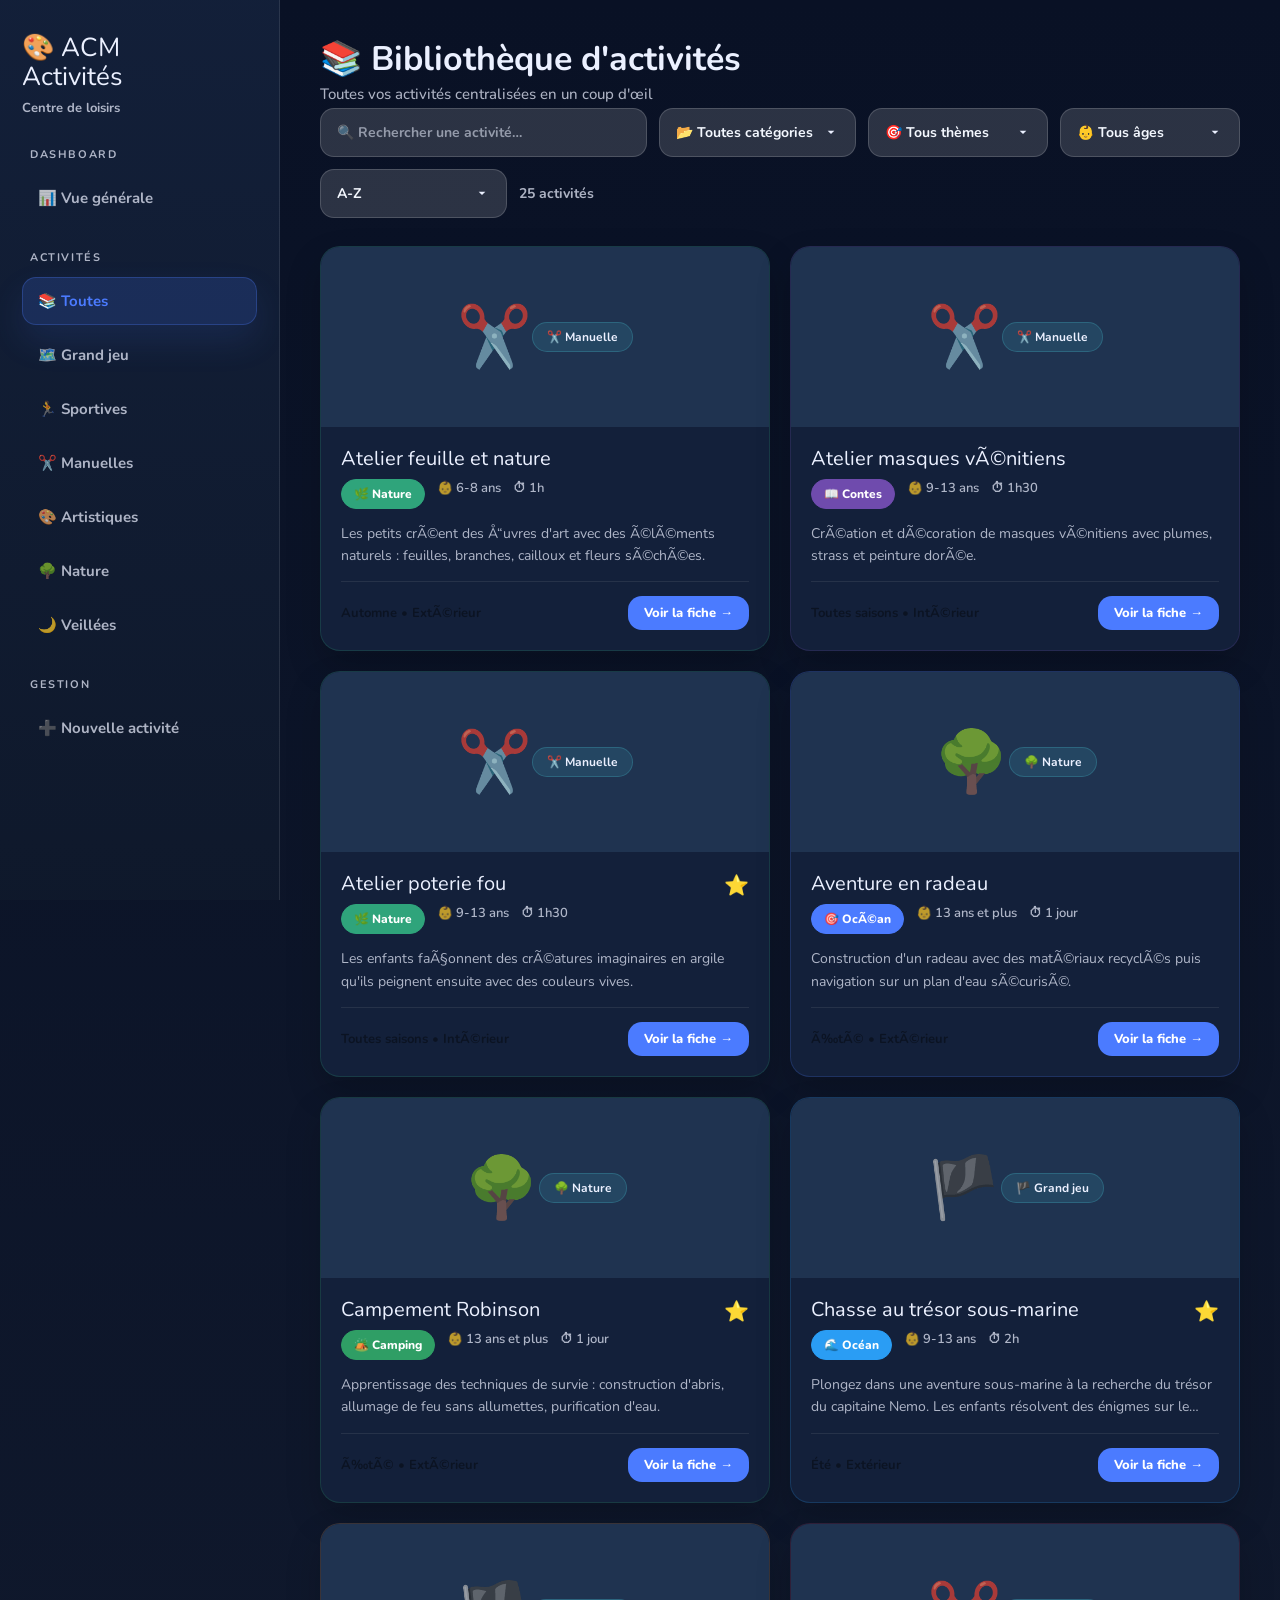
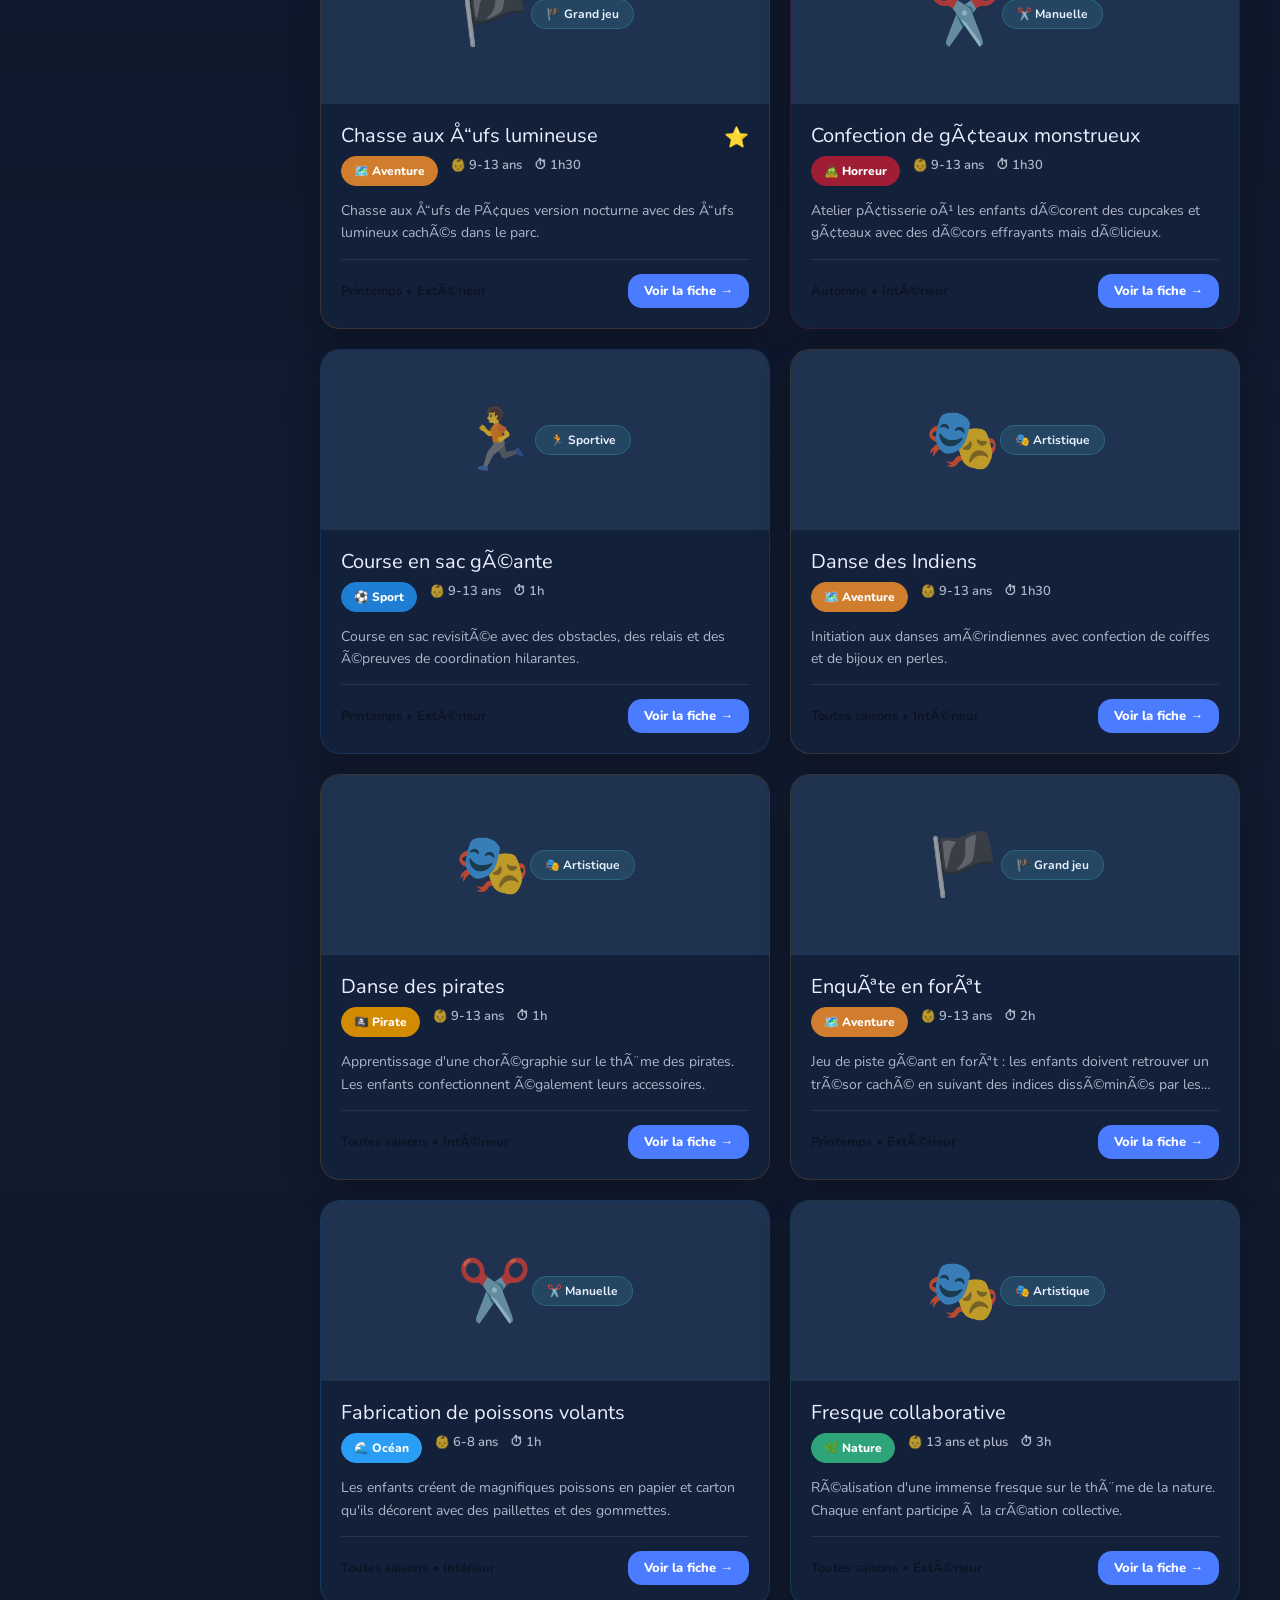
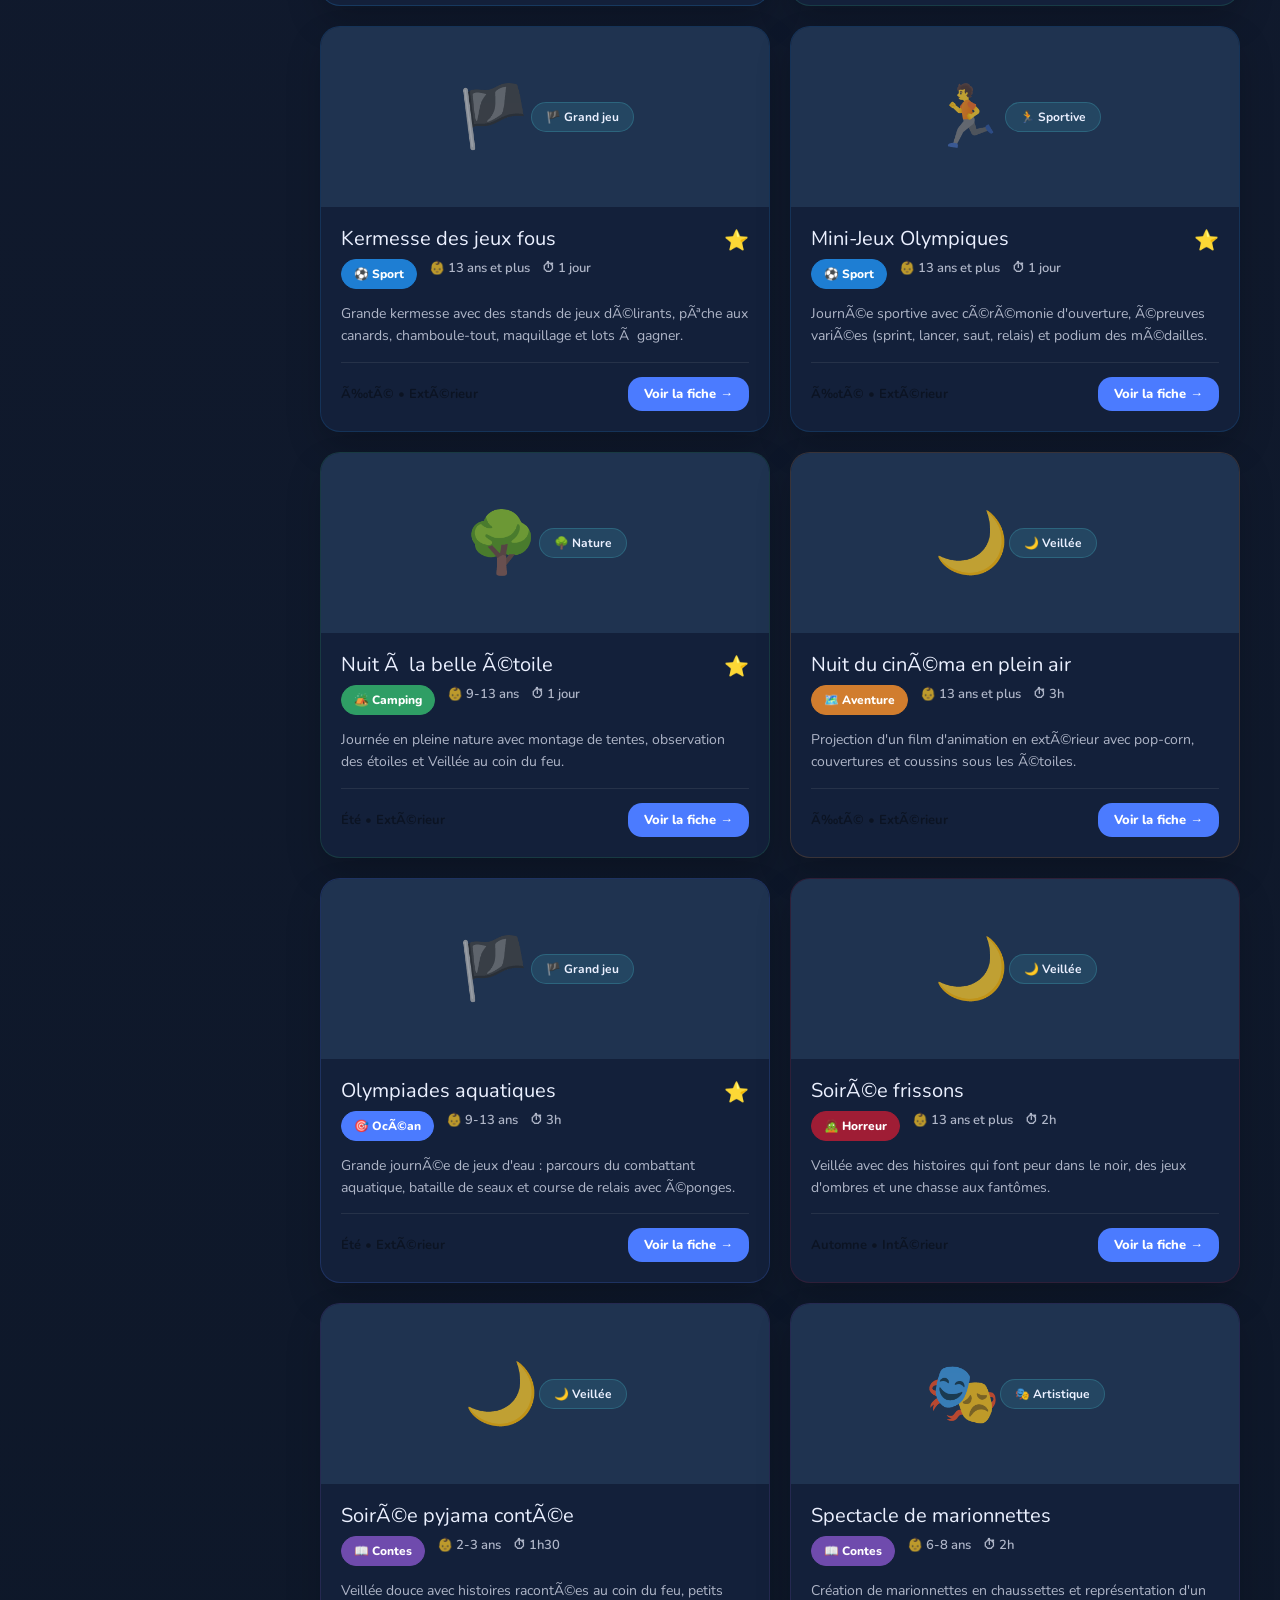
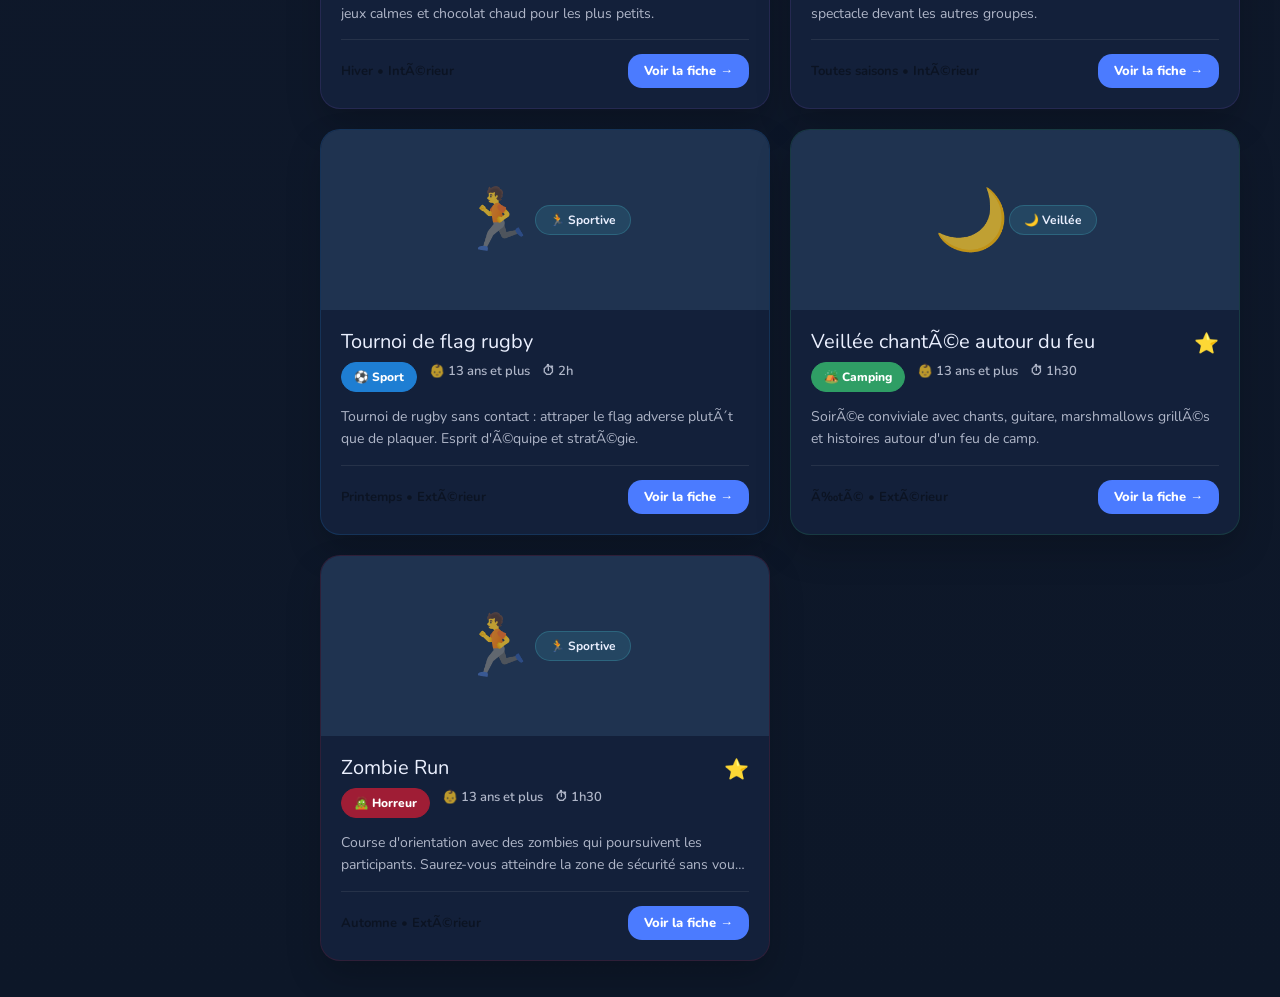
==== activities.html @ c63fcbd7 "Add files via upload" ====
﻿<!DOCTYPE html>
<html lang="fr">

<head>
  <meta charset="UTF-8">
  <meta name="viewport" content="width=device-width, initial-scale=1.0">
  <title>ACM Activités — Catalogue</title>
  <link rel="stylesheet" href="css/style.css">
</head>

<body>

  <!-- Mobile toggle -->
  <button class="mobile-toggle" id="mobileToggle" aria-label="Menu">☰</button>
  <div class="sidebar-overlay" id="sidebarOverlay"></div>

  <div class="layout">

    <!-- ============ SIDEBAR ============ -->
    <aside class="sidebar" id="sidebar">

      <div class="logo">
        🎨 ACM<br>Activités
      </div>
      <span class="logo-sub">Centre de loisirs</span>

      <nav>

        <h4>Dashboard</h4>
        <a href="index.html">📊 Vue générale</a>

        <h4>Activités</h4>
        <a href="activities.html" class="active">📚 Toutes</a>
        <a href="activities.html?category=Grand+jeu">🗺️ Grand jeu</a>
        <a href="activities.html?category=Sportive">🏃 Sportives</a>
        <a href="activities.html?category=Manuelle">✂️ Manuelles</a>
        <a href="activities.html?category=Artistique">🎨 Artistiques</a>
        <a href="activities.html?category=Nature">🌳 Nature</a>
        <a href="activities.html?category=Veillée">🌙 Veillées</a>

        <h4>Gestion</h4>
        <a href="admin.html">➕ Nouvelle activité</a>

      </nav>

    </aside>

    <!-- ============ MAIN ============ -->
    <main class="main">

      <div class="page-header">
        <h1>📚 Bibliothèque d'activités</h1>
        <p>Toutes vos activités centralisées en un coup d'œil</p>
      </div>

      <!-- Filters -->
      <section class="filters">
        <input type="text" id="searchInput" placeholder="🔍 Rechercher une activité…">
        <select id="categoryFilter">
          <option value="">📂 Toutes catégories</option>
        </select>
        <select id="themeFilter">
          <option value="">🎯 Tous thèmes</option>
        </select>
        <select id="ageFilter">
          <option value="">👶 Tous âges</option>
          <option>2-3 ans</option>
          <option>4-5 ans</option>
          <option>6-8 ans</option>
          <option>9-13 ans</option>
          <option>13 ans et plus</option>
        </select>
        <select id="sortFilter">
          <option value="alpha">A-Z</option>
          <option value="duration-asc">Durée croissante</option>
          <option value="duration-desc">Durée décroissante</option>
          <option value="used">Les plus utilisées</option>
          <option value="favorites">Favoris en premier</option>
        </select>
        <span class="filter-count" id="filterCount"></span>
      </section>

      <!-- Grid -->
      <section id="activitiesGrid"></section>

    </main>

  </div>

  <script src="data/activities.js"></script>
  <script src="js/utils.js"></script>
  <script src="js/activities.js"></script>
</body>
</html>
---- css/style.css ----
﻿/* ======================================
   ACM ACTIVITÉS — BUSINESS THEME
   ====================================== */

@import url('https://fonts.googleapis.com/css2?family=Nunito:wght@400;600;700;800&display=swap');

:root {
  --bg: #0d1728;
  --surface: #13203a;
  --surface-soft: #172a44;
  --surface-muted: #1f3350;
  --border: rgba(255, 255, 255, 0.08);
  --text: #ebf0ff;
  --text-soft: rgba(235, 240, 255, 0.72);
  --text-muted: rgba(235, 240, 255, 0.55);
  --primary: #4b7bff;
  --primary-soft: #6a8cff;
  --accent: #4ad1e0;
  --highlight: #f4b24a;
  --radius: 20px;
  --radius-sm: 14px;
  --shadow: 0 24px 60px rgba(0, 0, 0, 0.25);
  --shadow-sm: 0 16px 35px rgba(0, 0, 0, 0.18);
  --font-body: 'Nunito', sans-serif;
  --font-display: 'Nunito', sans-serif;
}

/* ----- RESET ----- */
*, *::before, *::after {
  margin: 0;
  padding: 0;
  box-sizing: border-box;
}

html {
  scroll-behavior: smooth;
}

body {
  font-family: var(--font-body);
  min-height: 100vh;
  color: var(--text);
  background: linear-gradient(180deg, #091125 0%, #111a2e 38%, #0d1728 100%);
}

img {
  display: block;
  max-width: 100%;
}

a {
  color: inherit;
}

button, input, select, textarea {
  font: inherit;
}

/* ----- LAYOUT ----- */
.layout {
  display: flex;
  min-height: 100vh;
}

/* ----- SIDEBAR ----- */
.sidebar {
  width: 280px;
  background: linear-gradient(180deg, rgba(19,32,58,0.98), rgba(15,25,44,0.98));
  padding: 34px 22px;
  border-right: 1px solid rgba(255,255,255,0.1);
  position: sticky;
  top: 0;
  height: 100vh;
  overflow-y: auto;
  flex-shrink: 0;
  backdrop-filter: blur(14px);
}

.sidebar a {
  display: flex;
  align-items: center;
  gap: 12px;
  padding: 13px 15px;
  text-decoration: none;
  color: #e9f3ff;
  border-radius: var(--radius-sm);
  margin-bottom: 6px;
  font-weight: 700;
  font-size: 15px;
  transition: all 0.18s ease;
  border: 1px solid transparent;
}

.sidebar::-webkit-scrollbar {
  width: 6px;
}

.sidebar::-webkit-scrollbar-thumb {
  background: rgba(255, 255, 255, 0.14);
  border-radius: 10px;
}

.logo {
  font-family: var(--font-display);
  font-size: 26px;
  color: var(--text);
  margin-bottom: 8px;
  line-height: 1.1;
}

.logo-sub {
  display: block;
  margin-bottom: 30px;
  font-size: 13px;
  color: var(--text-soft);
  font-weight: 700;
}

.sidebar h4 {
  color: var(--text-soft);
  font-size: 11px;
  text-transform: uppercase;
  letter-spacing: 1.6px;
  margin: 28px 0 12px 8px;
  font-weight: 700;
}

.sidebar a {
  display: flex;
  align-items: center;
  gap: 12px;
  padding: 13px 15px;
  text-decoration: none;
  color: var(--text-soft);
  border-radius: var(--radius-sm);
  margin-bottom: 6px;
  font-weight: 700;
  font-size: 15px;
  transition: all 0.18s ease;
  border: 1px solid transparent;
}

.sidebar a:hover {
  background: rgba(75, 123, 255, 0.12);
  color: var(--primary);
  border-color: rgba(75, 123, 255, 0.2);
}

.sidebar a.active {
  background: rgba(75, 123, 255, 0.18);
  color: var(--primary);
  border-color: rgba(75, 123, 255, 0.28);
  box-shadow: 0 16px 35px rgba(75, 123, 255, 0.12);
}

.sidebar a .icon {
  width: 26px;
  text-align: center;
}

/* ----- MAIN ----- */
.main {
  flex: 1;
  padding: 36px 40px;
  max-width: 1440px;
}

/* ----- TOPBAR ----- */
.topbar {
  display: flex;
  justify-content: space-between;
  align-items: flex-start;
  gap: 24px;
  margin-bottom: 34px;
  flex-wrap: wrap;
}

.topbar-left {
  display: flex;
  flex-direction: column;
  gap: 10px;
  min-width: 240px;
}

.topbar-right {
  display: flex;
  align-items: center;
  gap: 12px;
  flex-wrap: wrap;
}

.topbar h1,
.page-header h1 {
  font-family: var(--font-display);
  font-size: 34px;
  color: var(--text);
}

.eyebrow {
  text-transform: uppercase;
  color: var(--text-soft);
  font-size: 12px;
  letter-spacing: 1.5px;
  font-weight: 800;
}

.topbar p,
.page-header p {
  color: var(--text-soft);
  font-weight: 500;
  font-size: 15px;
  line-height: 1.7;
}

.search-group {
  display: flex;
  gap: 0;
  flex-shrink: 0;
}

.search-group input {
  padding: 14px 18px;
  border: 1px solid var(--border);
  border-radius: var(--radius-sm) 0 0 var(--radius-sm);
  font-weight: 600;
  font-size: 14px;
  background: rgba(255, 255, 255, 0.06);
  color: var(--text);
  width: 320px;
  outline: none;
}

.search-group input::placeholder {
  color: var(--text-muted);
}

.search-group button {
  padding: 14px 20px;
  background: var(--primary);
  border: 1px solid var(--primary);
  color: white;
  border-radius: 0 var(--radius-sm) var(--radius-sm) 0;
  font-size: 18px;
  cursor: pointer;
  transition: background 0.18s ease, transform 0.18s ease;
}

.search-group button:hover {
  background: var(--primary-soft);
}

.primary-btn {
  display: inline-flex;
  align-items: center;
  justify-content: center;
  padding: 14px 22px;
  background: linear-gradient(135deg, var(--primary), var(--primary-soft));
  color: white;
  border: none;
  border-radius: 18px;
  box-shadow: 0 18px 34px rgba(75, 123, 255, 0.22);
  font-weight: 800;
  cursor: pointer;
  transition: transform 0.18s ease, box-shadow 0.18s ease;
}

.primary-btn:hover {
  transform: translateY(-1px);
  box-shadow: 0 22px 38px rgba(75, 123, 255, 0.26);
}

.user-panel {
  display: flex;
  align-items: center;
  gap: 12px;
  padding: 12px 16px;
  background: rgba(255, 255, 255, 0.05);
  border: 1px solid rgba(255, 255, 255, 0.08);
  border-radius: 18px;
}

.user-avatar {
  width: 44px;
  height: 44px;
  border-radius: 50%;
  background: var(--primary);
  color: white;
  display: grid;
  place-items: center;
  font-weight: 800;
}

.user-info strong {
  display: block;
  font-weight: 800;
  color: white;
}

.user-info span {
  font-size: 13px;
  color: var(--text-soft);
}

/* ----- STATS / KPI ----- */
.stats {
  display: grid;
  grid-template-columns: repeat(4, 1fr);
  gap: 20px;
  margin-bottom: 28px;
}

.stat-card {
  background: var(--surface-soft);
  border: 1px solid var(--border);
  border-radius: var(--radius);
  padding: 26px 22px 20px;
  box-shadow: var(--shadow-sm);
  transition: transform 0.18s ease, box-shadow 0.18s ease;
  position: relative;
  overflow: hidden;
}

.stat-card::before {
  content: '';
  position: absolute;
  top: 0;
  left: 0;
  width: 100%;
  height: 4px;
  background: linear-gradient(90deg, var(--primary), var(--accent));
}

.stat-card:hover {
  transform: translateY(-2px);
  box-shadow: 0 26px 50px rgba(0, 0, 0, 0.2);
}

.stat-card .stat-icon {
  font-size: 28px;
  margin-bottom: 12px;
}

.stat-card span {
  color: var(--text-soft);
  font-weight: 700;
  font-size: 13px;
  text-transform: uppercase;
  letter-spacing: 1px;
}

.stat-card h2 {
  font-family: var(--font-display);
  font-size: 42px;
  color: var(--text);
  margin-top: 8px;
  line-height: 1;
}

/* ----- CHARTS ----- */
.charts {
  display: grid;
  grid-template-columns: 1fr 1fr;
  gap: 20px;
  margin-bottom: 28px;
}

.chart-card {
  background: var(--surface-soft);
  border: 1px solid var(--border);
  border-radius: var(--radius);
  padding: 24px;
  box-shadow: var(--shadow-sm);
  display: grid;
  grid-template-rows: auto 1fr auto;
}

.chart-card h3 {
  font-family: var(--font-display);
  font-size: 20px;
  margin-bottom: 18px;
  display: flex;
  align-items: center;
  gap: 10px;
  color: var(--text);
}

.chart-card canvas {
  aspect-ratio: 1 / 1;
  max-height: 320px;
  border-radius: 24px;
  background: transparent;
  justify-self: center;
  align-self: center;
}

.chart-legend {
  display: grid;
  gap: 10px;
  padding-top: 16px;
}

.legend-item {
  display: flex;
  align-items: center;
  gap: 10px;
  font-size: 14px;
  color: var(--text-soft);
}

.legend-dot {
  width: 14px;
  height: 14px;
  border-radius: 999px;
  flex-shrink: 0;
  border: 1px solid rgba(255,255,255,0.12);
}

.legend-label {
  flex: 1;
  font-weight: 700;
  color: var(--text);
}

.legend-value {
  font-weight: 800;
  color: var(--text);
}

/* ----- BOTTOM SECTION ----- */
.bottom {
  display: grid;
  grid-template-columns: 1.35fr 1fr 0.95fr;
  gap: 20px;
}

.card-panel,
.recent,
.themes,
.summary {
  background: var(--surface-soft);
  border: 1px solid var(--border);
  border-radius: var(--radius);
  padding: 24px;
  box-shadow: var(--shadow-sm);
}

.recent h3,
.themes h3,
.summary h3 {
  font-family: var(--font-display);
  font-size: 20px;
  margin-bottom: 16px;
  color: var(--text);
}

.summary-list {
  display: grid;
  gap: 14px;
  margin-bottom: 18px;
}

.summary-item {
  display: flex;
  justify-content: space-between;
  align-items: center;
  gap: 12px;
  padding: 14px 18px;
  background: rgba(255,255,255,0.04);
  border: 1px solid rgba(255,255,255,0.08);
  border-radius: 16px;
}

.summary-item span {
  color: var(--text-soft);
  font-weight: 700;
  font-size: 14px;
}

.summary-item strong {
  color: var(--text);
  font-size: 15px;
}

.summary .view-btn {
  margin-top: 12px;
}

/* ----- ACTIVITY ITEM (dashboard) ----- */
.activity-item {
  background: rgba(255,255,255,0.04);
  border: 1px solid rgba(255,255,255,0.08);
  border-radius: var(--radius-sm);
  padding: 16px 18px;
  margin-bottom: 12px;
  display: flex;
  justify-content: space-between;
  align-items: center;
  transition: transform 0.18s ease, box-shadow 0.18s ease;
  cursor: pointer;
}

.activity-item:hover {
  transform: translateY(-2px);
  box-shadow: 0 18px 35px rgba(0,0,0,0.16);
}

.activity-item .left {
  flex: 1;
}

.activity-item h4 {
  font-family: var(--font-display);
  font-size: 16px;
  color: var(--text);
}

.activity-item .meta {
  font-size: 13px;
  font-weight: 600;
  color: var(--text-soft);
  margin-top: 6px;
}

.activity-item .badge {
  display: inline-block;
  padding: 6px 12px;
  border-radius: 999px;
  font-size: 12px;
  font-weight: 800;
  border: 1px solid rgba(255,255,255,0.12);
  text-transform: uppercase;
  color: var(--text);
  background: rgba(255,255,255,0.06);
}

/* ----- THEME BAR ----- */
.theme-bar {
  margin-bottom: 14px;
}

.theme-header {
  display: flex;
  justify-content: space-between;
  font-weight: 700;
  font-size: 14px;
  margin-bottom: 8px;
  color: var(--text-soft);
}

.theme-header span:first-child {
  display: flex;
  align-items: center;
  gap: 8px;
}

.theme-manager {
  margin-top: 24px;
  padding-top: 24px;
  border-top: 1px solid rgba(255,255,255,0.08);
  display: grid;
  gap: 16px;
}

.theme-manager-header {
  display: flex;
  justify-content: space-between;
  align-items: center;
  gap: 16px;
  color: var(--text-soft);
  font-weight: 700;
}

.theme-list {
  display: grid;
  grid-template-columns: repeat(auto-fit, minmax(120px, 1fr));
  gap: 10px;
}

.theme-chip {
  display: inline-flex;
  align-items: center;
  justify-content: space-between;
  gap: 12px;
  width: 100%;
  padding: 12px 14px;
  background: rgba(255,255,255,0.05);
  border: 1px solid rgba(255,255,255,0.08);
  border-radius: 16px;
  color: var(--text);
  cursor: pointer;
  transition: transform 0.18s ease, border-color 0.18s ease, background 0.18s ease;
}

.theme-chip:hover {
  transform: translateY(-1px);
  border-color: var(--primary);
}

.theme-chip.active {
  background: rgba(75,123,255,0.14);
  border-color: var(--primary);
}

.theme-chip-preview {
  width: 18px;
  height: 18px;
  border-radius: 999px;
  border: 1px solid rgba(255,255,255,0.18);
}

.theme-message {
  min-height: 22px;
  font-size: 13px;
  font-weight: 700;
  color: var(--text-soft);
}

.theme-form {
  display: grid;
  gap: 14px;
}

.theme-inputs {
  display: grid;
  grid-template-columns: repeat(2, minmax(0, 1fr));
  gap: 12px;
}

.theme-input-group {
  display: grid;
  gap: 6px;
}

.theme-input-group label {
  font-size: 13px;
  color: var(--text-soft);
}

.theme-input-group input[type="color"] {
  width: 100%;
  height: 44px;
  border: none;
  border-radius: 14px;
  padding: 0;
  cursor: pointer;
}

.theme-input-group input[type="text"] {
  width: 100%;
  padding: 12px 14px;
  background: rgba(255,255,255,0.05);
  border: 1px solid rgba(255,255,255,0.08);
  color: var(--text);
  border-radius: 14px;
}

.bar-track {
  height: 12px;
  background: rgba(255,255,255,0.06);
  border-radius: 999px;
  overflow: hidden;
}

.bar-fill {
  height: 100%;
  background: var(--primary);
  transition: width 0.3s ease;
}

/* ----- FILTERS AND CARDS ----- */
.filters {
  display: flex;
  gap: 12px;
  margin-bottom: 28px;
  flex-wrap: wrap;
}

.filters input,
.filters select {
  padding: 14px 16px;
  border: 1px solid rgba(255,255,255,0.16);
  border-radius: var(--radius-sm);
  font-weight: 700;
  font-size: 14px;
  background: rgba(255,255,255,0.14);
  color: #f4f8ff;
  outline: none;
}

.filters select option {
  background: #131b2b;
  color: #f4f8ff;
}

.filters input {
  flex: 1;
  min-width: 220px;
}

.filters input::placeholder {
  color: var(--text-muted);
}

.filters select {
  min-width: 180px;
  appearance: none;
  background-image: url("data:image/svg+xml,%3Csvg xmlns='http://www.w3.org/2000/svg' viewBox='0 0 24 24' fill='%23ebf0ff'%3E%3Cpath d='M7 10l5 5 5-5z'/%3E%3C/svg%3E");
  background-repeat: no-repeat;
  background-position: right 16px center;
  background-size: 16px;
  padding-right: 42px;
}

.filter-count {
  font-size: 14px;
  font-weight: 700;
  color: var(--text-soft);
  display: flex;
  align-items: center;
}

#activitiesGrid {
  display: grid;
  grid-template-columns: repeat(auto-fill, minmax(320px, 1fr));
  gap: 20px;
}

.activity-card {
  background: var(--surface);
  border: 1px solid var(--border);
  border-radius: var(--radius);
  overflow: hidden;
  box-shadow: var(--shadow-sm);
  transition: transform 0.18s ease, box-shadow 0.18s ease;
  cursor: pointer;
}

.activity-card:hover {
  transform: translateY(-3px);
  box-shadow: 0 24px 50px rgba(0,0,0,0.2);
}

.activity-image {
  height: 180px;
  background-size: cover;
  background-position: center;
  display: flex;
  align-items: flex-end;
  justify-content: flex-end;
  padding: 16px;
}

.activity-image .cat-tag {
  display: inline-block;
  padding: 6px 14px;
  background: rgba(74, 209, 224, 0.12);
  border: 1px solid rgba(74, 209, 224, 0.22);
  border-radius: 999px;
  font-size: 12px;
  font-weight: 700;
  color: var(--text);
}

.theme-pill {
  display: inline-flex;
  align-items: center;
  gap: 6px;
  padding: 6px 12px;
  border-radius: 999px;
  font-size: 12px;
  font-weight: 800;
  color: white;
  background: var(--primary);
  border: 1px solid transparent;
}

.activity-content {
  padding: 20px;
}

.activity-content .fav-star {
  float: right;
  font-size: 20px;
  margin-left: 8px;
}

.activity-title {
  font-family: var(--font-display);
  font-size: 20px;
  color: var(--text);
  margin-bottom: 8px;
  line-height: 1.2;
}

.activity-meta {
  display: flex;
  gap: 12px;
  flex-wrap: wrap;
  margin-bottom: 14px;
  color: var(--text-soft);
  font-weight: 600;
  font-size: 13px;
}

.activity-desc {
  font-size: 14px;
  color: var(--text-soft);
  line-height: 1.6;
  margin-bottom: 14px;
  display: -webkit-box;
  -webkit-line-clamp: 2;
  -webkit-box-orient: vertical;
  overflow: hidden;
}

.activity-footer {
  display: flex;
  justify-content: space-between;
  align-items: center;
  padding-top: 14px;
  border-top: 1px solid rgba(255,255,255,0.08);
}

.view-btn {
  display: inline-block;
  padding: 10px 24px;
  background: var(--primary);
  border: none;
  border-radius: var(--radius-sm);
  color: white;
  text-decoration: none;
  font-weight: 800;
  font-size: 14px;
  transition: transform 0.18s ease, box-shadow 0.18s ease;
}

.view-btn:hover {
  transform: translateY(-2px);
  box-shadow: 0 18px 32px rgba(75,123,255,0.18);
  background: var(--primary-soft);
}

.view-btn.small {
  padding: 8px 16px;
  font-size: 13px;
}

.detail-layout {
  display: grid;
  grid-template-columns: 1fr 1fr;
  gap: 28px;
}

.detail-image,
.detail-info,
.admin-form,
.empty-state,
.activity-card {
  background: var(--surface);
  border: 1px solid var(--border);
}

.detail-image {
  border-radius: var(--radius);
  box-shadow: var(--shadow-sm);
  height: 400px;
  background-size: cover;
  background-position: center;
  display: flex;
  flex-direction: column;
  justify-content: flex-end;
  padding: 24px;
}

.detail-image .badge-row {
  display: flex;
  gap: 10px;
  flex-wrap: wrap;
}

.detail-image .badge-row span {
  padding: 8px 16px;
  background: rgba(74, 209, 224, 0.12);
  border: 1px solid rgba(74, 209, 224, 0.22);
  border-radius: 999px;
  font-weight: 700;
  font-size: 13px;
  color: var(--text);
}

.detail-info {
  border-radius: var(--radius);
  box-shadow: var(--shadow-sm);
  padding: 28px;
}

.detail-info h1 {
  font-family: var(--font-display);
  font-size: 32px;
  margin-bottom: 10px;
  color: var(--text);
}

.detail-info .detail-meta {
  display: flex;
  gap: 14px;
  margin: 16px 0;
  flex-wrap: wrap;
}

.detail-info .detail-meta span {
  padding: 10px 18px;
  background: rgba(255,255,255,0.06);
  color: var(--text);
  border: 1px solid rgba(255,255,255,0.08);
  border-radius: var(--radius-sm);
  font-weight: 700;
  font-size: 14px;
  display: flex;
  align-items: center;
  gap: 8px;
}

.detail-info .detail-desc {
  font-size: 16px;
  line-height: 1.75;
  color: var(--text-soft);
  margin: 20px 0;
}

.detail-info h3 {
  font-family: var(--font-display);
  font-size: 18px;
  margin: 24px 0 12px;
  color: var(--text);
}

.material-list {
  display: flex;
  flex-wrap: wrap;
  gap: 10px;
}

.material-list span {
  padding: 8px 14px;
  background: rgba(255,255,255,0.05);
  border: 1px solid rgba(255,255,255,0.08);
  border-radius: 999px;
  font-weight: 700;
  font-size: 13px;
  color: var(--text);
}

.back-link {
  display: inline-flex;
  align-items: center;
  gap: 8px;
  padding: 12px 20px;
  background: rgba(75, 123, 255, 0.16);
  border-radius: var(--radius-sm);
  text-decoration: none;
  color: white;
  font-weight: 800;
  font-size: 14px;
  transition: transform 0.18s ease, background 0.18s ease;
}

.back-link:hover {
  transform: translateY(-2px);
  background: rgba(75, 123, 255, 0.22);
}

/* ----- ADMIN TABS ----- */
.admin-tabs {
  display: flex;
  gap: 12px;
  margin-bottom: 28px;
  border-bottom: 2px solid var(--border);
  padding-bottom: 0;
}

.admin-tab-btn {
  padding: 14px 20px;
  background: transparent;
  border: none;
  color: var(--text-soft);
  font-weight: 700;
  font-size: 14px;
  cursor: pointer;
  border-bottom: 3px solid transparent;
  transition: all 0.18s ease;
  font-family: var(--font-body);
}

.admin-tab-btn:hover {
  color: var(--text);
}

.admin-tab-btn.active {
  color: var(--primary);
  border-bottom-color: var(--primary);
}

.admin-tab-content {
  display: none;
  animation: fadeIn 0.22s ease;
}

.admin-tab-content.active {
  display: block;
}

@keyframes fadeIn {
  from {
    opacity: 0;
    transform: translateY(8px);
  }
  to {
    opacity: 1;
    transform: translateY(0);
  }
}

.admin-form {
  border-radius: var(--radius);
  box-shadow: var(--shadow-sm);
  padding: 32px;
  max-width: 720px;
}

.admin-form h2 {
  font-family: var(--font-display);
  font-size: 26px;
  margin-bottom: 24px;
  color: var(--text);
}

.form-group {
  margin-bottom: 20px;
}

.form-group label {
  display: block;
  font-weight: 700;
  font-size: 14px;
  margin-bottom: 8px;
  color: var(--text);
}

.form-group input,
.form-group select,
.form-group textarea {
  width: 100%;
  padding: 14px 16px;
  border: 1px solid rgba(255,255,255,0.18);
  border-radius: var(--radius-sm);
  background: rgba(255,255,255,0.12);
  color: #f6f9ff;
  outline: none;
}

.form-group select option {
  background: #131b2b;
  color: #f6f9ff;
}

.form-group textarea {
  min-height: 120px;
  resize: vertical;
}

.form-row {
  display: grid;
  grid-template-columns: 1fr 1fr;
  gap: 16px;
}

.form-group input[type="checkbox"] {
  width: auto;
  margin-right: 10px;
  transform: scale(1.2);
}

.form-group .checkbox-label {
  display: flex;
  align-items: center;
  gap: 10px;
  font-weight: 700;
  cursor: pointer;
  color: var(--text);
}

.submit-btn {
  padding: 14px 36px;
  background: var(--accent);
  border: none;
  border-radius: var(--radius-sm);
  color: var(--surface);
  font-family: var(--font-display);
  font-size: 18px;
  cursor: pointer;
  box-shadow: 0 18px 32px rgba(244, 178, 74, 0.2);
  transition: transform 0.18s ease, box-shadow 0.18s ease;
}

.submit-btn:hover {
  transform: translateY(-2px);
  box-shadow: 0 22px 36px rgba(244, 178, 74, 0.25);
}

.success-msg {
  padding: 14px 20px;
  background: rgba(74, 209, 224, 0.12);
  border: 1px solid rgba(74, 209, 224, 0.25);
  border-radius: var(--radius-sm);
  color: var(--text);
  font-weight: 700;
  margin-bottom: 20px;
}

.empty-state {
  text-align: center;
  padding: 60px 20px;
  background: var(--surface);
  border: 1px solid var(--border);
  border-radius: var(--radius);
  box-shadow: var(--shadow-sm);
}

.empty-state .empty-icon {
  font-size: 60px;
  margin-bottom: 18px;
}

.empty-state h3 {
  font-family: var(--font-display);
  font-size: 22px;
  margin-bottom: 10px;
  color: var(--text);
}

.empty-state p {
  color: var(--text-soft);
}

.mobile-toggle {
  display: none;
  position: fixed;
  top: 16px;
  left: 16px;
  z-index: 1000;
  padding: 12px;
  background: var(--primary);
  border: none;
  border-radius: 16px;
  color: white;
  font-size: 22px;
  cursor: pointer;
  box-shadow: 0 16px 30px rgba(75, 123, 255, 0.24);
}

.sidebar-overlay {
  display: none;
  position: fixed;
  inset: 0;
  background: rgba(0, 0, 0, 0.45);
  z-index: 99;
}

@media (max-width: 1200px) {
  .stats {
    grid-template-columns: repeat(2, 1fr);
  }
  .charts,
  .bottom {
    grid-template-columns: 1fr;
  }
  .detail-layout {
    grid-template-columns: 1fr;
  }
}

@media (max-width: 900px) {
  .mobile-toggle {
    display: block;
  }
  .sidebar {
    position: fixed;
    left: -320px;
    top: 0;
    bottom: 0;
    z-index: 100;
    transition: left 0.3s ease;
    border-right: 1px solid var(--border);
  }
  .sidebar.open {
    left: 0;
  }
  .sidebar-overlay.show {
    display: block;
  }
  .main {
    padding: 24px 20px;
  }
  .topbar {
    flex-direction: column;
    align-items: stretch;
  }
  .topbar h1 {
    font-size: 28px;
  }
  .search-group input {
    width: 100%;
  }
  .topbar-right {
    width: 100%;
    justify-content: space-between;
  }
  .stats {
    grid-template-columns: 1fr;
  }
  .charts,
  .bottom {
    grid-template-columns: 1fr;
  }
}

@media (max-width: 480px) {
  .main {
    padding: 16px 12px;
  }
  .stat-card h2 {
    font-size: 36px;
  }
  .activity-card .activity-title {
    font-size: 18px;
  }
  .detail-info h1 {
    font-size: 24px;
  }
  .detail-image {
    height: 260px;
  }
}
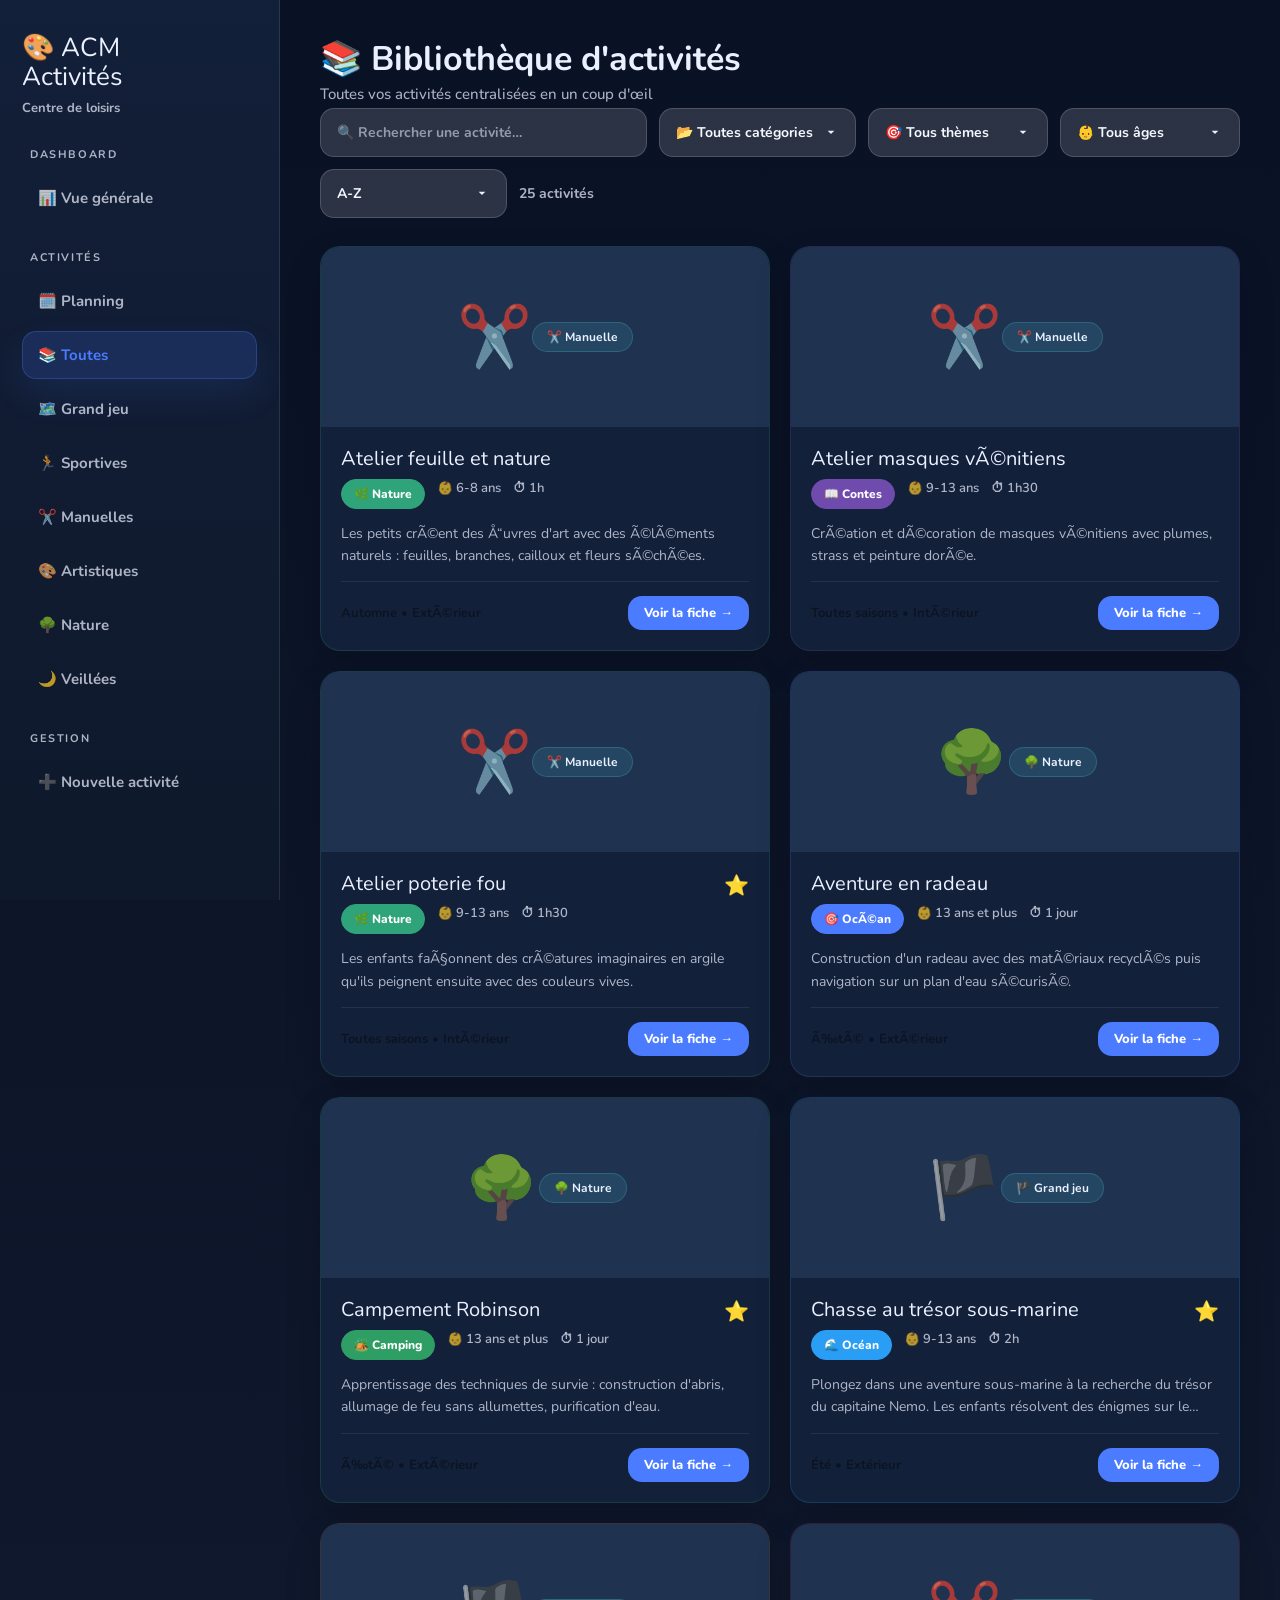
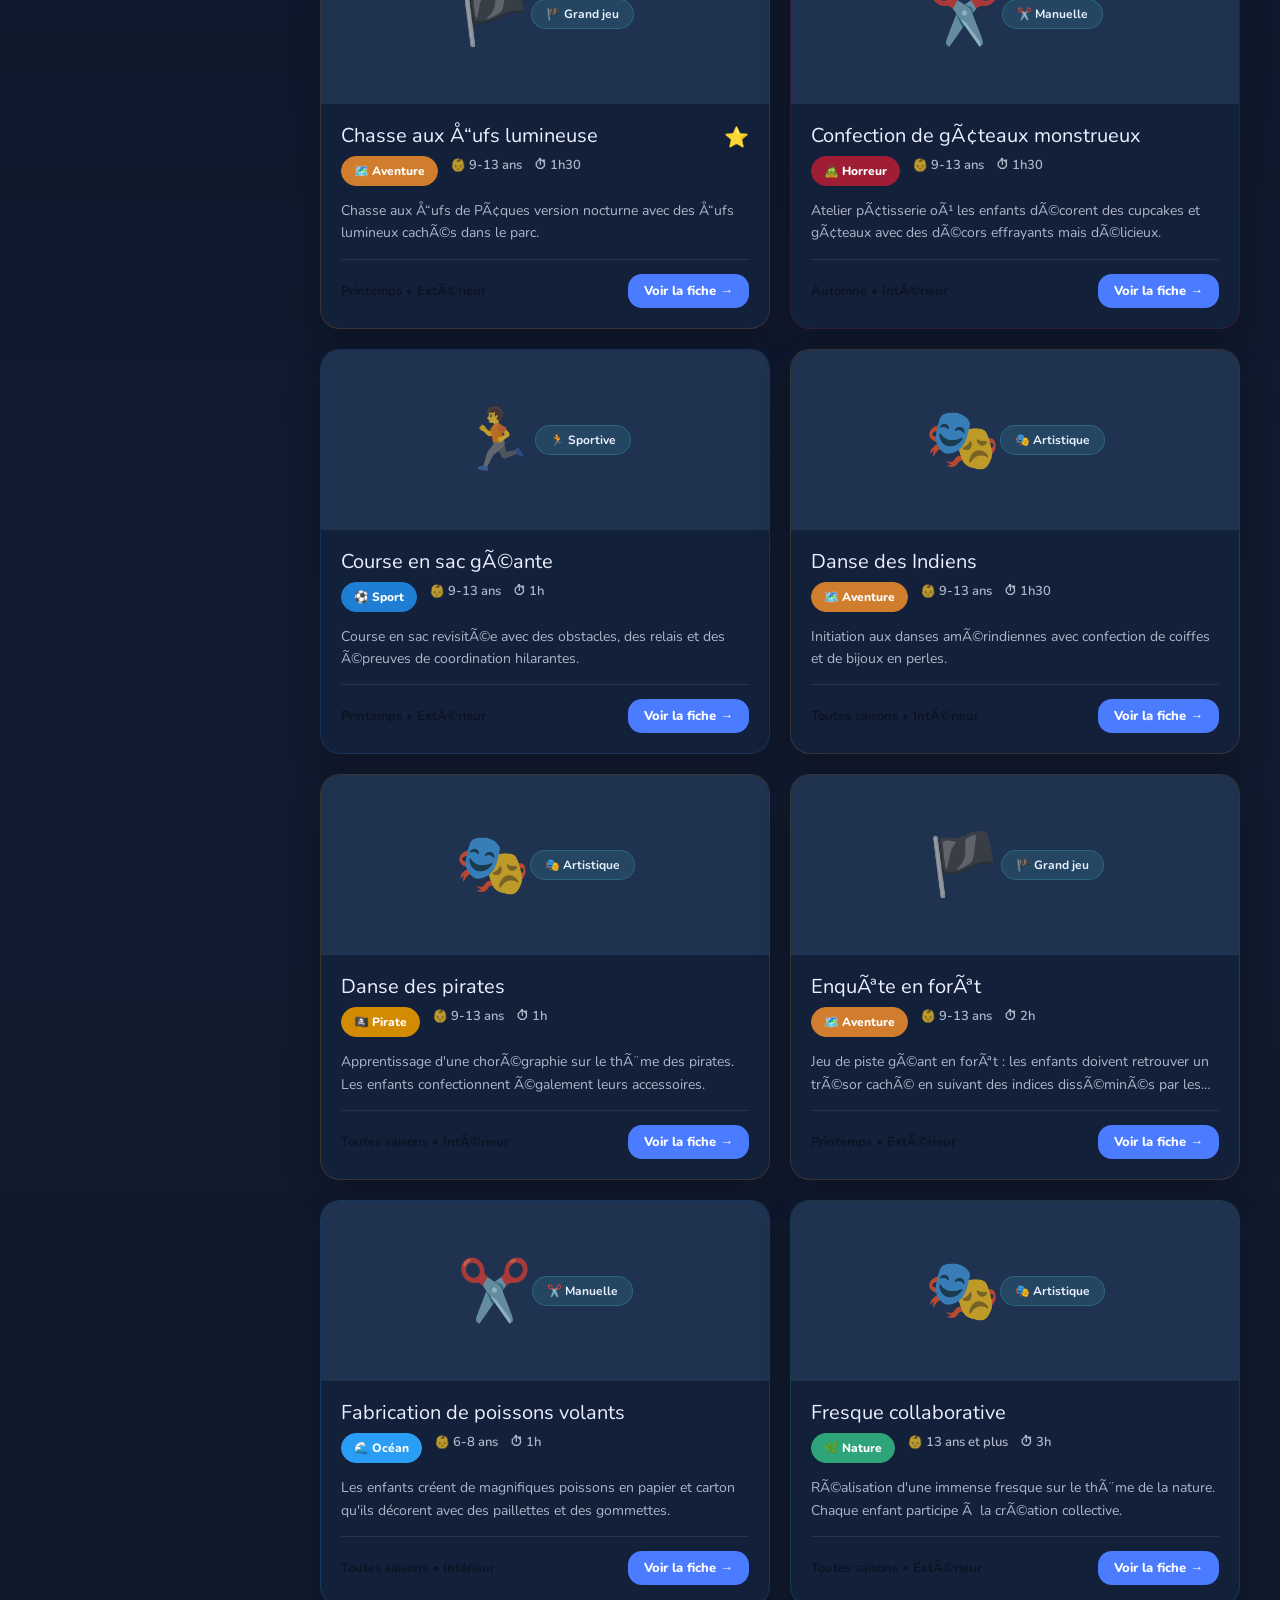
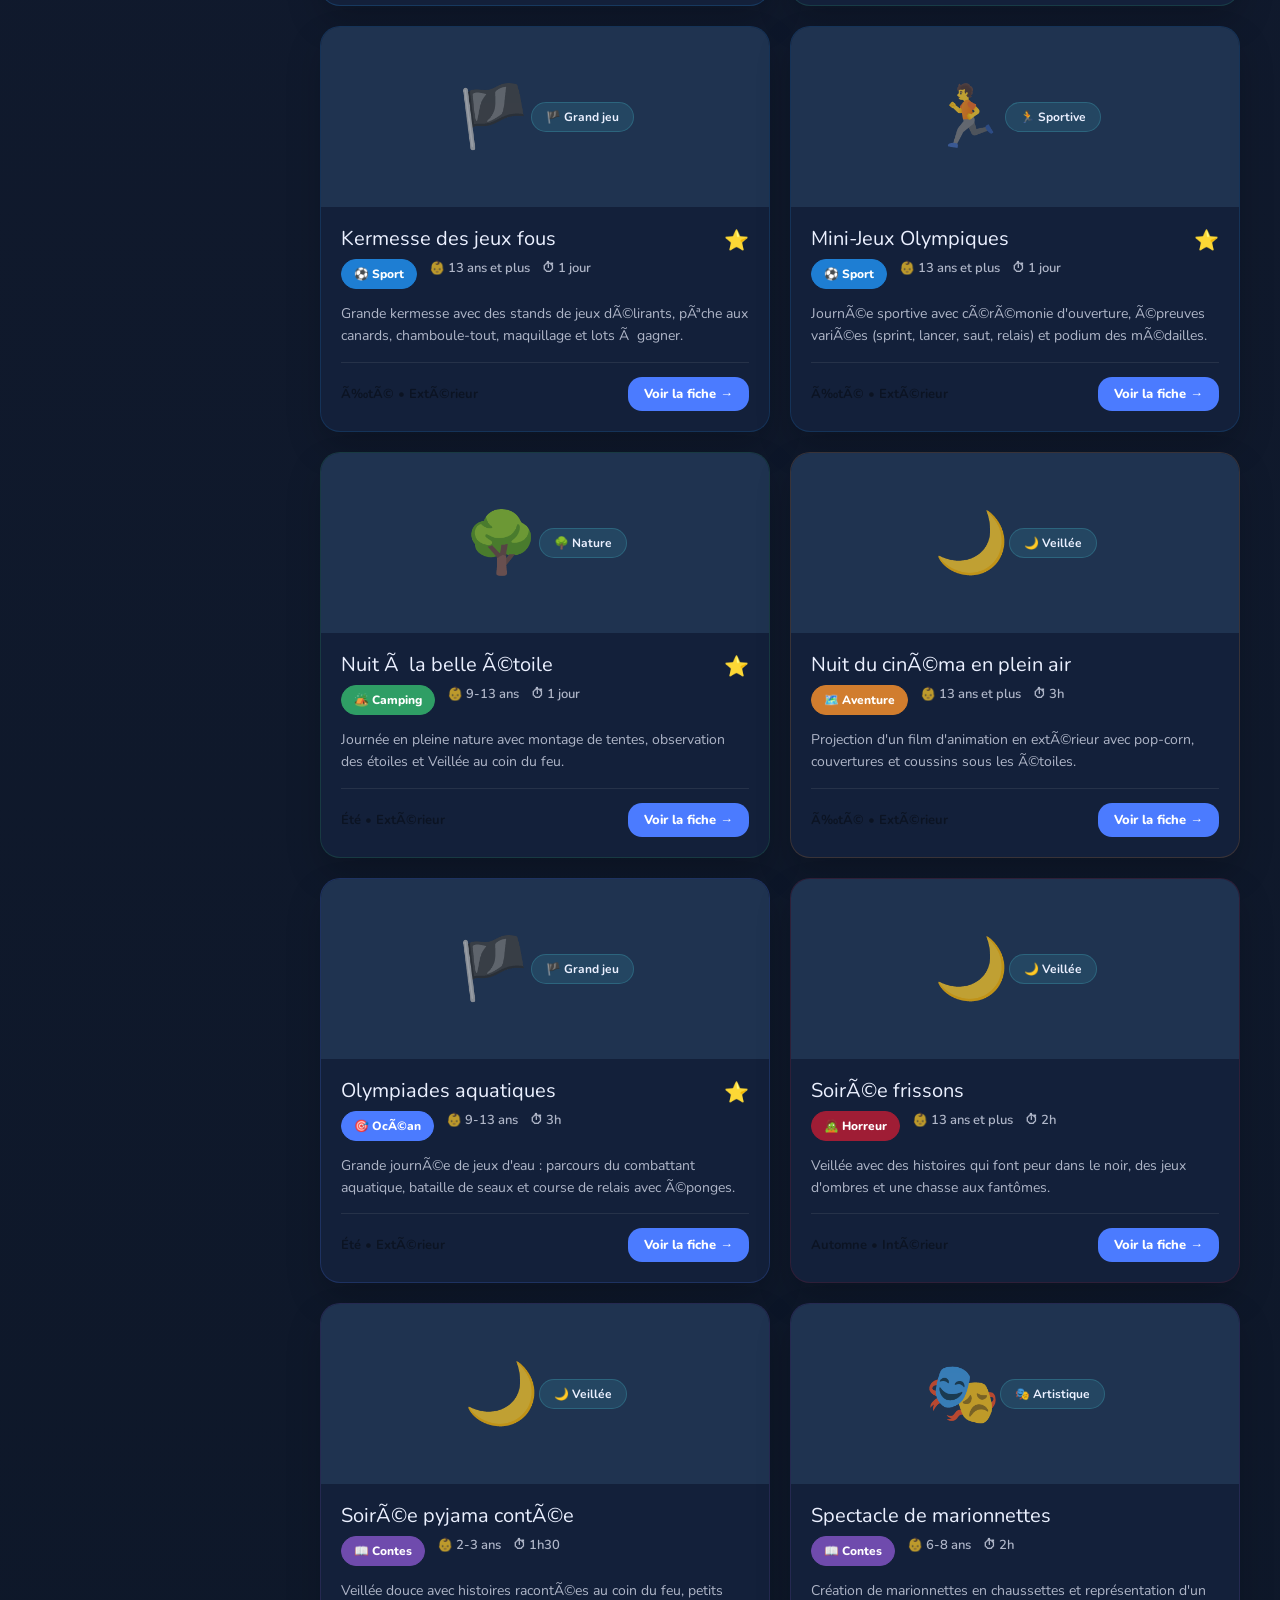
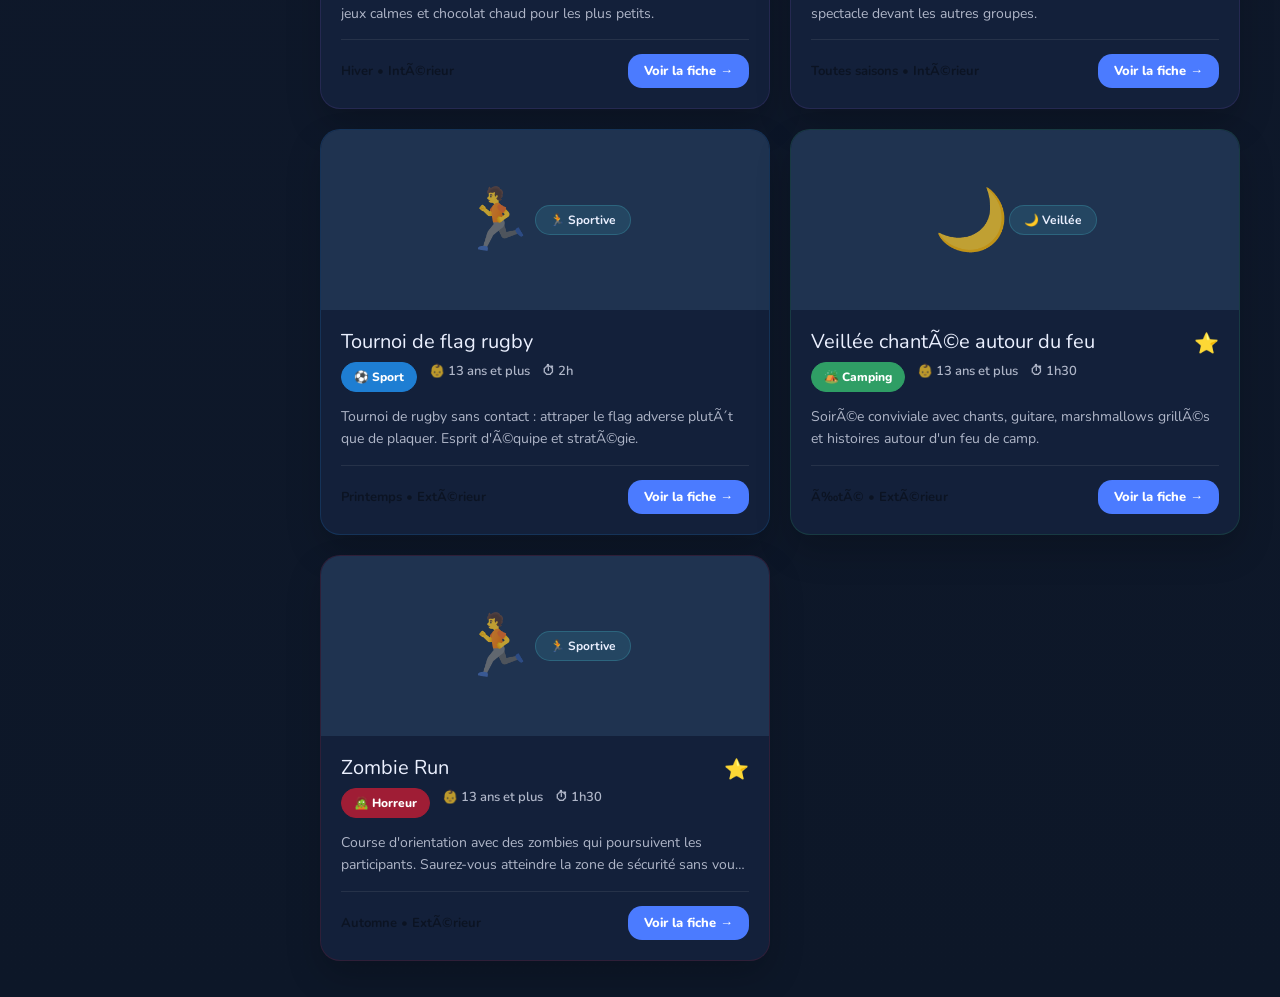
==== commit 2e899e19: "Add files via upload" ====
--- a/activities.html
+++ b/activities.html
@@ -30,6 +30,7 @@
         <a href="index.html">📊 Vue générale</a>
 
         <h4>Activités</h4>
+        <a href="planning.html">🗓️ Planning</a>
         <a href="activities.html" class="active">📚 Toutes</a>
         <a href="activities.html?category=Grand+jeu">🗺️ Grand jeu</a>
         <a href="activities.html?category=Sportive">🏃 Sportives</a>
--- a/css/style.css
+++ b/css/style.css
@@ -165,6 +165,236 @@
   max-width: 1440px;
 }
 
+/* ----- PLANNING ----- */
+.planning-toolbar {
+  display: flex;
+  justify-content: space-between;
+  align-items: center;
+  gap: 16px;
+  margin: 24px 0 20px;
+  flex-wrap: wrap;
+}
+
+.week-switcher {
+  display: flex;
+  align-items: center;
+  gap: 12px;
+  flex-wrap: wrap;
+}
+
+.week-title {
+  font-weight: 800;
+  color: var(--text);
+}
+
+.secondary-btn {
+  padding: 10px 14px;
+  border-radius: 999px;
+  border: 1px solid rgba(255,255,255,0.14);
+  background: rgba(255,255,255,0.06);
+  color: var(--text);
+  cursor: pointer;
+}
+
+.secondary-btn.small {
+  padding: 8px 12px;
+  font-size: 14px;
+}
+
+.planning-layout {
+  display: grid;
+  grid-template-columns: 300px 1fr;
+  gap: 20px;
+}
+
+.planning-card {
+  background: rgba(255,255,255,0.05);
+  border: 1px solid rgba(255,255,255,0.1);
+  border-radius: 24px;
+  padding: 20px;
+  box-shadow: var(--shadow-sm);
+}
+
+.planning-card h3 {
+  font-size: 18px;
+  margin-bottom: 8px;
+}
+
+.planning-card p {
+  color: var(--text-soft);
+  margin-bottom: 14px;
+  font-size: 14px;
+}
+
+.activity-pool {
+  display: grid;
+  gap: 10px;
+}
+
+.planning-activity-card {
+  padding: 12px;
+  border-radius: 16px;
+  background: rgba(75, 123, 255, 0.12);
+  border: 1px solid rgba(75, 123, 255, 0.24);
+  cursor: grab;
+  display: grid;
+  gap: 4px;
+}
+
+.planning-activity-card strong {
+  font-size: 14px;
+}
+
+.planning-activity-card span {
+  color: var(--text-soft);
+  font-size: 12px;
+}
+
+.planner-card {
+  overflow: hidden;
+}
+
+.planner-message {
+  min-height: 24px;
+  margin-bottom: 12px;
+  color: var(--accent);
+  font-weight: 700;
+  opacity: 0;
+  transition: opacity 0.2s ease;
+}
+
+.planner-message.show {
+  opacity: 1;
+}
+
+.planner-calendar {
+  display: grid;
+  gap: 6px;
+}
+
+.planner-header,
+.planner-hour-row {
+  display: grid;
+  grid-template-columns: 70px repeat(7, minmax(0, 1fr));
+  gap: 6px;
+}
+
+.planner-day-header,
+.planner-time-label,
+.planner-slot {
+  border-radius: 12px;
+  min-height: 72px;
+}
+
+.planner-day-header {
+  background: rgba(255,255,255,0.08);
+  padding: 10px;
+  display: grid;
+  gap: 4px;
+  align-items: center;
+  justify-items: center;
+}
+
+.planner-time-label {
+  display: flex;
+  align-items: center;
+  justify-content: center;
+  font-size: 12px;
+  color: var(--text-soft);
+  background: rgba(255,255,255,0.04);
+}
+
+.planner-slot {
+  background: rgba(255,255,255,0.035);
+  border: 1px solid rgba(255,255,255,0.06);
+  position: relative;
+  min-height: 72px;
+}
+
+.planner-slot.drop-target {
+  outline: 2px dashed var(--accent);
+  outline-offset: -4px;
+}
+
+.planner-slot-wrapper {
+  position: absolute;
+  inset: 4px;
+  z-index: 2;
+}
+
+.planning-event {
+  border-radius: 12px;
+  color: white;
+  padding: 8px;
+  display: flex;
+  flex-direction: column;
+  gap: 4px;
+  cursor: pointer;
+  box-shadow: 0 10px 24px rgba(0,0,0,0.18);
+  overflow: hidden;
+}
+
+.planning-event { position: absolute; left: 0; right: 0; }
+.resize-handle {
+  position: absolute;
+  bottom: 6px;
+  left: 50%;
+  transform: translateX(-50%);
+  width: 40px;
+  height: 8px;
+  background: rgba(255,255,255,0.18);
+  border-radius: 6px;
+  cursor: ns-resize;
+}
+
+.activity-pool .selected { outline: 3px solid var(--accent); }
+
+.planning-event strong {
+  font-size: 12px;
+  line-height: 1.2;
+}
+
+.planning-event span {
+  font-size: 11px;
+  opacity: 0.9;
+}
+
+@media (max-width: 1080px) {
+  .planning-layout {
+    grid-template-columns: 1fr;
+  }
+}
+
+@media (max-width: 720px) {
+  .planner-header,
+  .planner-hour-row {
+    grid-template-columns: 54px repeat(7, minmax(70px, 1fr));
+    overflow-x: auto;
+  }
+}
+
+/* Modal */
+.modal-overlay {
+  position: absolute;
+  inset: 0;
+  display: grid;
+  place-items: center;
+  background: rgba(0,0,0,0.45);
+  z-index: 60;
+}
+.modal {
+  width: 420px;
+  max-width: calc(100% - 40px);
+  background: var(--surface);
+  border: 1px solid var(--border);
+  padding: 18px;
+  border-radius: 12px;
+  box-shadow: var(--shadow);
+}
+.modal h3 { margin-bottom: 10px; }
+.form-row-modal { display:flex;flex-direction:column;gap:6px;margin-bottom:8px }
+.form-row-modal input { padding:10px;border-radius:8px;border:1px solid rgba(255,255,255,0.06);background:rgba(255,255,255,0.03);color:var(--text) }
+
 /* ----- TOPBAR ----- */
 .topbar {
   display: flex;
